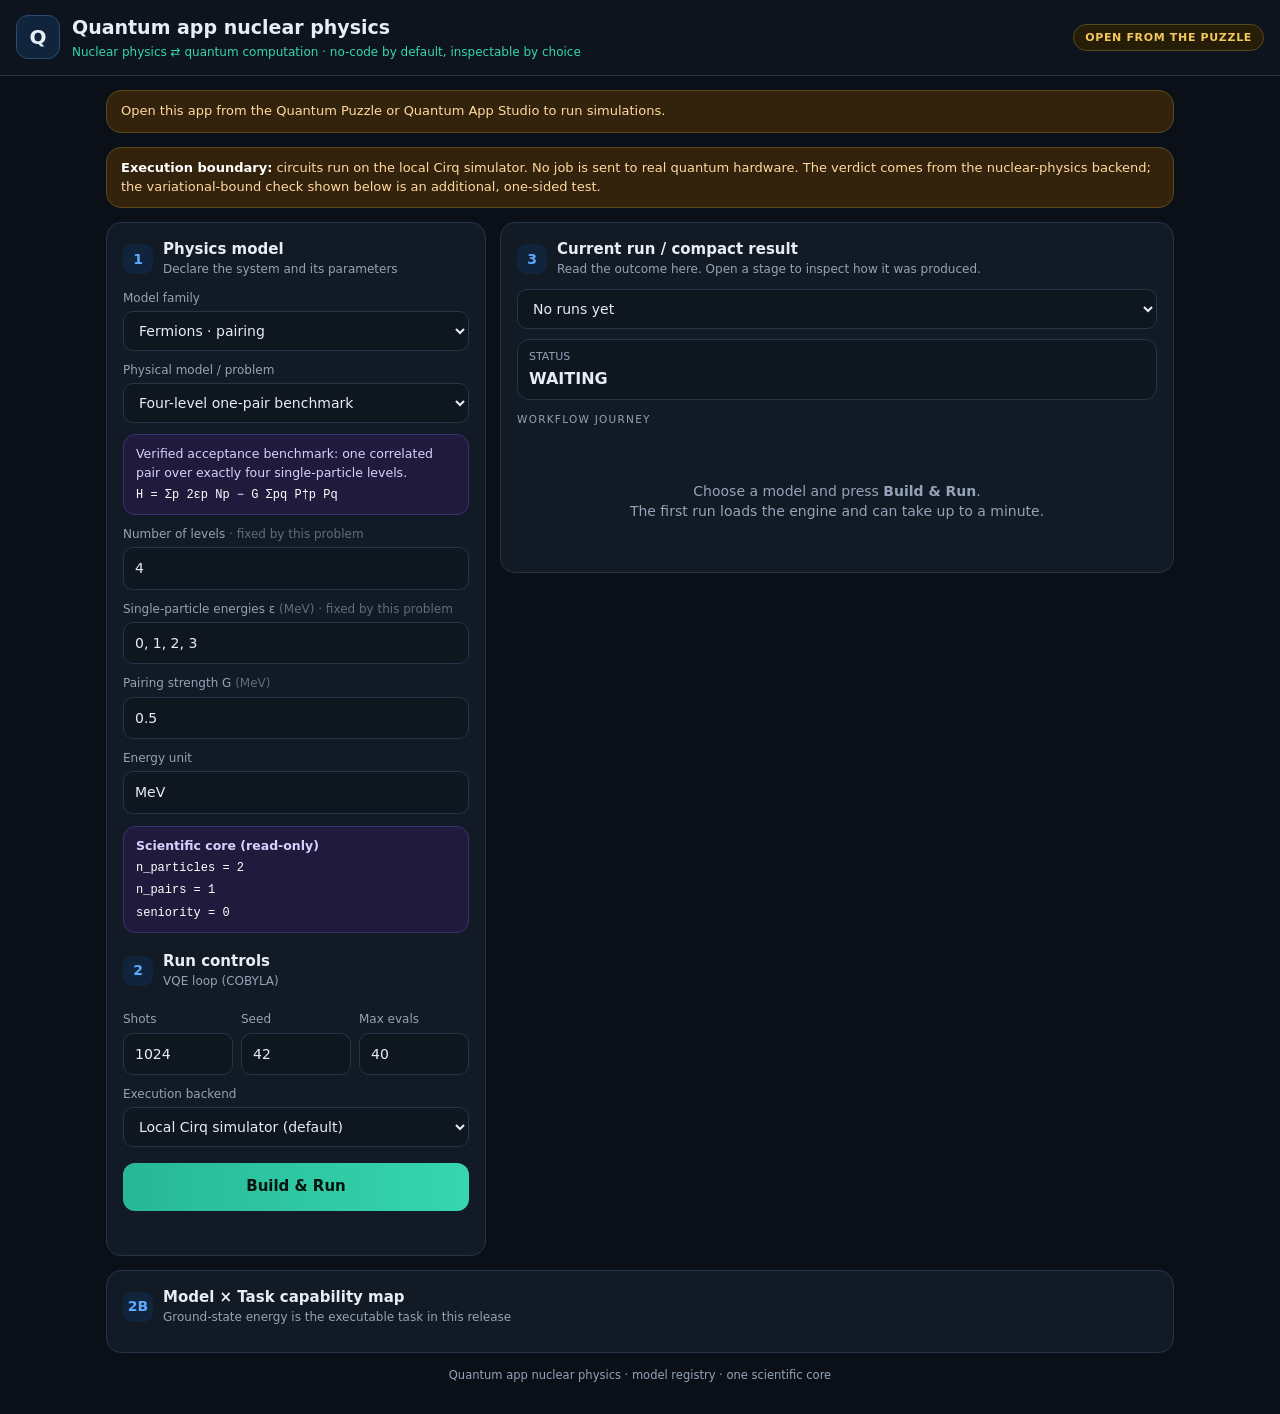
==== microfrontend/index.html @ 9c5be2bb "Add micro-frontend connector page (index.html) pinned to modules commit 56600e8 Co-Authored-By: Clau" ====
<!DOCTYPE html><html lang="en"><head><meta charset="UTF-8"><meta name="viewport" content="width=device-width,initial-scale=1"><title>Quantum app nuclear physics</title><style>:root{--bg:#0b1018;--panel:#121a25;--panel2:#0e1620;--line:#263448;--ink:#e7edf5;--muted:#94a3b8;--purple:#9b87f5;--purple-bg:#201b3d;--teal:#36d6ae;--teal-bg:#0f2d28;--amber:#f1a73b;--amber-bg:#34230c;--blue:#5ea8ff;--blue-bg:#10243c;--green:#4bd58b;--red:#ff7d78;--yellow:#f2c75c;--radius:15px;font-family:Inter,ui-sans-serif,system-ui,-apple-system,"Segoe UI",Roboto,sans-serif}*{box-sizing:border-box}body{margin:0;background:var(--bg);color:var(--ink);font-size:14px;line-height:1.45}.topbar{display:flex;flex-wrap:wrap;gap:10px;align-items:center;justify-content:space-between;padding:14px 16px;border-bottom:1px solid var(--line);background:#0d141e}.brand{display:flex;gap:12px;align-items:center}.mark{width:44px;height:44px;border-radius:12px;background:var(--blue-bg);border:1px solid #2b4a72;display:grid;place-items:center;font-weight:800;font-size:20px;color:var(--ink)}h1{margin:0;font-size:19px}.brand p{margin:2px 0 0;color:var(--teal);font-size:12px}.badge{font-size:11px;font-weight:700;letter-spacing:.06em;text-transform:uppercase;padding:5px 11px;border-radius:99px;border:1px solid var(--line);background:var(--panel)}.badge.ok{color:var(--green);border-color:#1f5a3c;background:#0c2217}.badge.wait{color:var(--yellow);border-color:#5a4a1a;background:#251d08}.badge.err{color:var(--red);border-color:#6a2a2a;background:#2a1010}main{max-width:1100px;margin:0 auto;padding:14px 16px 30px}.notice{border:1px solid #5a4a1a;background:var(--amber-bg);color:#ffd9a0;border-radius:var(--radius);padding:11px 14px;margin-bottom:14px;font-size:13px}.notice b{color:#fff}.grid{display:grid;grid-template-columns:minmax(300px,380px) 1fr;gap:14px;align-items:start}@media(max-width:860px){.grid{grid-template-columns:1fr}}.card{background:var(--panel);border:1px solid var(--line);border-radius:var(--radius);padding:16px}.step{display:flex;gap:10px;align-items:center;margin-bottom:10px}.num{width:30px;height:30px;border-radius:9px;background:var(--blue-bg);color:var(--blue);display:grid;place-items:center;font-weight:800}.step h2{margin:0;font-size:15px}.step small{display:block;color:var(--muted);font-size:12px}label{display:block;font-size:12px;color:var(--muted);margin:11px 0 4px}input,select{width:100%;background:var(--panel2);color:var(--ink);border:1px solid var(--line);border-radius:10px;padding:10px 11px;font:inherit;font-size:14px}input:focus,select:focus{outline:2px solid var(--blue);outline-offset:0}.row3{display:grid;grid-template-columns:repeat(3,1fr);gap:8px}.info{margin-top:11px;padding:10px 12px;border-radius:12px;background:var(--purple-bg);border:1px solid #3a3270;font-size:12.5px;color:#d8d0ff}.info code{display:block;margin-top:5px;font-family:ui-monospace,Menlo,Consolas,monospace;color:#fff;font-size:12px}button.primary{margin-top:16px;width:100%;border:0;border-radius:12px;padding:13px;font:inherit;font-weight:800;font-size:15px;color:#04140f;background:linear-gradient(90deg,#27b896,var(--teal));cursor:pointer}button.primary:disabled{opacity:.55;cursor:wait}button.ghost{margin-top:10px;background:0 0;color:var(--blue);border:1px solid var(--line);border-radius:10px;padding:7px 12px;font:inherit;font-size:12px;cursor:pointer}.status{margin-top:10px;min-height:18px;font-size:12.5px;color:var(--muted)}.journey{display:flex;flex-wrap:wrap;gap:6px;margin:4px 0 14px}.st{font-size:11px;padding:5px 9px;border-radius:9px;border:1px solid var(--line);color:var(--muted);background:var(--panel2)}.st.on{color:var(--teal);border-color:#1d6a58;background:var(--teal-bg)}.st.run{color:var(--yellow);border-color:#5a4a1a;background:#251d08}.st.bad{color:var(--red);border-color:#6a2a2a;background:#2a1010}.empty{color:var(--muted);text-align:center;padding:34px 8px}.verdict{display:flex;flex-wrap:wrap;gap:10px;align-items:center;margin-bottom:12px}.pill{font-weight:800;letter-spacing:.08em;padding:5px 14px;border-radius:99px;font-size:12px}.pill.PASS{background:#0c2217;color:var(--green);border:1px solid #1f5a3c}.pill.REVIEW{background:var(--amber-bg);color:var(--amber);border:1px solid #6a4a14}.pill.other{background:var(--blue-bg);color:var(--blue);border:1px solid #2b4a72}.metrics{display:grid;grid-template-columns:repeat(auto-fit,minmax(140px,1fr));gap:8px;margin-bottom:12px}.m{background:var(--panel2);border:1px solid var(--line);border-radius:12px;padding:9px 11px}.m .k{font-size:11px;color:var(--muted)}.m .v{font-size:18px;font-weight:700;margin-top:2px;font-variant-numeric:tabular-nums}.m .u{font-size:11px;color:var(--muted)}.bound{border-radius:12px;padding:10px 12px;margin-bottom:12px;font-size:13px;border:1px solid}.bound.ok{background:#0c2217;border-color:#1f5a3c;color:#a9efc9}.bound.bad{background:#2a1010;border-color:#6a2a2a;color:#ffb3af}.bound small{display:block;margin-top:4px;color:var(--muted);font-size:12px}svg{width:100%;height:auto;display:block;background:var(--panel2);border:1px solid var(--line);border-radius:12px}.kv{display:grid;grid-template-columns:auto 1fr;gap:4px 14px;font-size:12.5px;margin-top:12px}.kv dt{color:var(--muted)}.kv dd{margin:0;word-break:break-word;font-variant-numeric:tabular-nums}details{margin-top:12px;font-size:12px}summary{cursor:pointer;color:var(--blue)}pre{background:var(--panel2);border:1px solid var(--line);border-radius:10px;padding:10px;overflow:auto;max-height:240px;font-size:11px}.err{border:1px solid #6a2a2a;background:#2a1010;color:#ffb3af;border-radius:12px;padding:10px 12px;font-size:12.5px;white-space:pre-wrap;word-break:break-word}.flow{display:flex;flex-wrap:wrap;gap:8px;align-items:stretch;margin:6px 0 14px}.grp{flex:1 1 100%;font-size:10.5px;letter-spacing:.12em;text-transform:uppercase;color:var(--muted);margin-top:4px}.sc{flex:1 1 150px;min-width:140px;background:var(--panel2);border:1px solid var(--line);border-radius:12px;padding:9px 10px;cursor:pointer;transition:.2s}.sc h4{margin:0;font-size:12px;display:flex;gap:6px;align-items:center}.sc p{margin:5px 0 0;font-size:11px;color:var(--muted);display:none;word-break:break-word}.sc.open p{display:block}.dot{width:9px;height:9px;border-radius:50%;background:#3a4658;flex:none}.sc.run{border-color:#5a4a1a}.sc.run .dot{background:var(--yellow);animation:pu 1s infinite}.sc.ok{border-color:#1d6a58}.sc.ok .dot{background:var(--teal)}.sc.bad{border-color:#6a2a2a}.sc.bad .dot{background:var(--red)}.sc.quantum{background:#0f1830}.sc.classical{background:#161226}.sc.ref{background:#0f2420}@keyframes pu{50%{opacity:.35}}.tiles{display:grid;grid-template-columns:repeat(auto-fit,minmax(120px,1fr));gap:8px;margin-bottom:12px}table.cap{width:100%;border-collapse:collapse;font-size:11.5px}table.cap td,table.cap th{border:1px solid var(--line);padding:6px 7px;text-align:left}table.cap th{color:var(--muted);font-weight:600}.ready{color:var(--teal)}.plan{color:var(--muted)}.hist{display:flex;gap:8px;align-items:center;margin-bottom:10px}.hist select{flex:1}@media(max-width:520px){.sc{flex:1 1 100%}}footer{margin-top:14px;color:var(--muted);font-size:11.5px;text-align:center}</style></head><body><header class="topbar"><div class="brand"><div class="mark">Q</div><div><h1>Quantum app nuclear physics</h1><p>Nuclear physics ⇄ quantum computation · no-code by default, inspectable by choice</p></div></div><span class="badge wait" id="engine">Engine starting…</span></header><main><div class="notice" id="nobridge" style="display:none">Open this app from the Quantum Puzzle or Quantum App Studio to run simulations.</div><div class="notice"><b>Execution boundary:</b> circuits run on the local Cirq simulator. No job is sent to real quantum hardware. The verdict comes from the nuclear-physics backend; the variational-bound check shown below is an additional, one-sided test.</div><div class="grid"><section class="card"><div class="step"><div class="num">1</div><div><h2>Physics model</h2><small>Declare the system and its parameters</small></div></div><label for="fam">Model family</label><select id="fam"></select><label for="model">Physical model / problem</label><select id="model"></select><div class="info" id="info"></div><div id="params"></div><div class="step" style="margin-top:18px"><div class="num">2</div><div><h2>Run controls</h2><small>VQE loop (COBYLA)</small></div></div><div class="row3"><div><label for="shots">Shots</label><input id="shots" type="number" inputmode="numeric" min="64" max="8192" step="64" value="1024"></div><div><label for="seed">Seed</label><input id="seed" type="number" inputmode="numeric" min="0" step="1" value="42"></div><div><label for="maxeval">Max evals</label><input id="maxeval" type="number" inputmode="numeric" min="4" max="200" step="1" value="60"></div></div><label for="be">Execution backend</label> <select id="be"><option value="cirq">Local Cirq simulator (default)</option><option value="aer">Local Qiskit Aer simulator</option><option value="ibm">Real hardware · IBM Quantum (Qiskit)</option><option value="google">Real hardware · Google Quantum AI (Cirq)</option><option value="aws">Real hardware · Amazon Braket</option></select><div class="info" id="beinfo" style="display:none">Real hardware needs your own provider account. The app validates the physics on a local simulator, then prepares the final circuit as ready-to-run code for that provider (see "Final code").</div><button class="primary" id="run">Build &amp; Run</button><div class="status" id="status"></div></section><section class="card"><div class="step"><div class="num">3</div><div><h2>Current run / compact result</h2><small>Read the outcome here. Open a stage to inspect how it was produced.</small></div></div><div class="hist"><select id="hist"><option value="">No runs yet</option></select></div><div id="tiles"></div><div class="grp" style="margin-top:0">Workflow journey</div><div class="flow" id="flow"></div><div id="out"><div class="empty">Choose a model and press <b>Build &amp; Run</b>.<br>The first run loads the engine and can take up to a minute.</div></div></section></div><section class="card" style="margin-top:14px"><div class="step"><div class="num">2B</div><div><h2>Model × Task capability map</h2><small>Ground-state energy is the executable task in this release</small></div></div><div style="overflow:auto"><table class="cap" id="cap"></table></div></section><footer>Quantum app nuclear physics · model registry · one scientific core</footer></main><script>"use strict";const MODELDB={"custom.occupation_coupling.one_excitation":{l:"Custom guided occupation-coupling model",ds:"No-code bounded model H=E0+sum epsilon_i n_i - 1/2 sum G_ij(XX+YY), resolved in the fixed one-excitation sector.",p:[{k:"model_name",l:"Model name",t:"text",r:"editable",d:"custom occupation-coupling model",v:!0},{k:"n_modes",l:"Number of modes",t:"integer",r:"editable",d:4,mn:2,mx:6,st:1,v:!0},{k:"onsite_energies",l:"Onsite energies",t:"vector",r:"editable",d:[0,1,2,3],f:"n_modes",u:"energy_unit",v:!0},{k:"coupling_matrix",l:"Pairwise couplings",t:"matrix_or_scalar",r:"editable",d:.2,u:"energy_unit",v:!0},{k:"energy_offset",l:"Energy offset",t:"number",r:"editable",d:0,u:"energy_unit",v:!0},{k:"n_excitations",l:"Target excitations",t:"integer",r:"fixed",d:1,v:!0},{k:"energy_unit",l:"Energy unit",t:"text",r:"editable",d:"MeV",v:!0}]},"custom.qubit_hamiltonian":{l:"Custom qubit Hamiltonian — matrix or Pauli",ds:"Bounded technical route for a user-declared Hermitian qubit Hamiltonian.",p:[{k:"input_route",l:"Input route",t:"text",r:"editable",d:"matrix",v:!0},{k:"matrix",l:"Hermitian matrix",t:"any",r:"editable",d:"[[0,1],[1,0]]",v:!0},{k:"pauli_terms",l:"Pauli terms",t:"any",r:"editable",d:"X0: 1.0",v:!0},{k:"n_qubits",l:"Number of qubits",t:"integer",r:"editable",d:1,mn:1,mx:6,st:1,v:!0},{k:"ansatz_layers",l:"Ansatz layers",t:"integer",r:"editable",d:1,mn:1,mx:3,st:1,v:!0},{k:"energy_unit",l:"Energy unit",t:"text",r:"editable",d:"unspecified",v:!0}]},"fermion.general_spin_orbital":{l:"General spin-orbital fermionic representation",ds:"A bounded finite spin-orbital input contract for sparse one- and two-body second-quantized Hamiltonians. Nuclear model plugins or external adapters must supply the physical meaning of modes and coefficients. The current release ac",p:[{k:"n_modes",l:"Number of spin-orbital modes",t:"integer",r:"editable",d:4,mn:2,mx:8,st:1,v:!0},{k:"particle_species",l:"Particle species",t:"text",r:"editable",d:"neutron",v:!0},{k:"mode_labels",l:"Mode labels",t:"any",r:"editable",d:["neutron|a|m=+1/2","neutron|a|m=-1/2","neutron|b|m=+1/2","neutron|b|m=-1/2"],v:!0},{k:"one_body_terms",l:"One-body terms h[p,q]",t:"any",r:"editable",d:[[0,0,0],[1,1,.2],[2,2,1],[3,3,1.2],[0,2,.15],[2,0,.15],[1,3,-.1],[3,1,-.1]],v:!0},{k:"two_body_terms",l:"Two-body terms W[p,q,r,s]",t:"any",r:"editable",d:[[0,1,0,1,.08],[0,2,0,2,.08],[0,3,0,3,.08],[1,2,1,2,.08],[1,3,1,3,.08],[2,3,2,3,.08]],v:!0},{k:"target_particle_number",l:"Target total particle number",t:"integer",r:"editable",d:2,mn:0,mx:8,st:1,v:!0},{k:"initial_occupied_modes",l:"Initial occupied modes",t:"any",r:"editable",d:[],v:!0},{k:"ansatz_layers",l:"JW number-preserving ansatz layers",t:"integer",r:"editable",d:1,mn:1,mx:2,st:1,v:!0},{k:"declared_symmetries",l:"Declared symmetries",t:"any",r:"editable",d:["particle_number"],v:!0},{k:"coefficient_convention",l:"Two-body coefficient convention",t:"text",r:"editable",d:"explicit_operator_coefficient",v:!0},{k:"operator_ordering_convention",l:"Operator ordering convention",t:"text",r:"fixed",d:"a_p^ a_q^ a_s a_r",v:!0},{k:"constant",l:"Constant energy offset",t:"number",r:"editable",d:0,u:"energy_unit",v:!0},{k:"energy_unit",l:"Energy unit",t:"text",r:"editable",d:"MeV",v:!0}]},"nuclear.oscillator.hard_core.one_quantum":{l:"Quantum oscillator — two-level hard-core modes",ds:"One qubit per oscillator mode with occupation n_k in {0,1}, bounded to the one-quantum sector in the current shared variational-energy runtime.",p:[{k:"n_modes",l:"Number of modes",t:"integer",r:"editable",d:4,mn:2,mx:6,st:1,v:!0},{k:"omega",l:"Mode frequencies ω",t:"vector_or_scalar",r:"editable",d:1,u:"energy_unit",v:!0},{k:"coupling",l:"Mode coupling G",t:"matrix_or_scalar",r:"editable",d:.2,u:"energy_unit",v:!0},{k:"kappa",l:"Mode shifts κ",t:"vector_or_scalar",r:"editable",d:0,u:"energy_unit",v:!0},{k:"n_quanta",l:"Target quanta",t:"integer",r:"fixed",d:1,v:!0},{k:"energy_unit",l:"Energy unit",t:"text",r:"editable",d:"MeV",v:!0}]},"nuclear.qho.free":{l:"Free QHO",ds:"Uncoupled hard-core oscillator modes with on-site energy ω(n+1/2) only, including the zero-point contribution, in the one-quantum sector.",p:[{k:"n_modes",l:"Number of modes",t:"integer",r:"editable",d:4,mn:2,mx:6,st:1,v:!0},{k:"omega",l:"Mode frequencies ω",t:"vector_or_scalar",r:"editable",d:1,u:"energy_unit",v:!0},{k:"energy_unit",l:"Energy unit",t:"text",r:"editable",d:"MeV",v:!1}]},"nuclear.qho.full":{l:"Full QHO",ds:"Hard-core oscillator modes with on-site energy ω(n+1/2), pairing/hopping −(G/2)(XX+YY), and diagonal shell shift −κ·Z, in the one-quantum sector.",p:[{k:"n_modes",l:"Number of modes",t:"integer",r:"editable",d:4,mn:2,mx:6,st:1,v:!0},{k:"omega",l:"Mode frequencies ω",t:"vector_or_scalar",r:"editable",d:1,u:"energy_unit",v:!0},{k:"coupling",l:"Mode coupling G",t:"matrix_or_scalar",r:"editable",d:.2,mn:0,u:"energy_unit",v:!0},{k:"kappa",l:"Spin-orbit shift κ",t:"vector_or_scalar",r:"editable",d:.3,u:"energy_unit",v:!0},{k:"energy_unit",l:"Energy unit",t:"text",r:"editable",d:"MeV",v:!1}]},"nuclear.qho.pairing":{l:"Pairing QHO",ds:"Hard-core oscillator modes with on-site energy ω(n+1/2) and pairing/hopping −(G/2)(XX+YY), with κ fixed to zero, in the one-quantum sector.",p:[{k:"n_modes",l:"Number of modes",t:"integer",r:"editable",d:4,mn:2,mx:6,st:1,v:!0},{k:"omega",l:"Mode frequencies ω",t:"vector_or_scalar",r:"editable",d:1,u:"energy_unit",v:!0},{k:"coupling",l:"Mode coupling G",t:"matrix_or_scalar",r:"editable",d:.2,mn:0,u:"energy_unit",v:!0},{k:"energy_unit",l:"Energy unit",t:"text",r:"editable",d:"MeV",v:!1}]},"nuclear.qho.spinorbit":{l:"Spin-orbit-shift QHO",ds:"Hard-core oscillator modes with on-site energy ω(n+1/2) and a per-mode diagonal shift −κ·Z, with coupling fixed to zero, in the one-quantum sector.",p:[{k:"n_modes",l:"Number of modes",t:"integer",r:"editable",d:4,mn:2,mx:6,st:1,v:!0},{k:"omega",l:"Mode frequencies ω",t:"vector_or_scalar",r:"editable",d:1,u:"energy_unit",v:!0},{k:"kappa",l:"Spin-orbit shift κ",t:"vector_or_scalar",r:"editable",d:.3,u:"energy_unit",v:!0},{k:"energy_unit",l:"Energy unit",t:"text",r:"editable",d:"MeV",v:!1}]},"nuclear.reduced_pairing.multi_pair":{l:"Reduced pairing — multi-pair seniority-zero",ds:"Two or more correlated fermion pairs distributed across a bounded set of single-particle levels under the reduced attractive pairing Hamiltonian.",p:[{k:"n_levels",l:"Number of levels",t:"integer",r:"editable",d:4,mn:4,mx:6,st:1,v:!0},{k:"epsilon",l:"Single-particle energies ε",t:"vector",r:"editable",d:[0,1,2,3],f:"n_levels",u:"energy_unit",v:!0},{k:"g",l:"Pairing strength G",t:"number",r:"editable",d:.5,mn:0,st:.01,u:"energy_unit",v:!0},{k:"n_pairs",l:"Number of pairs",t:"integer",r:"editable",d:2,mn:2,mx:3,st:1,v:!0},{k:"seniority",l:"Seniority",t:"integer",r:"fixed",d:0,v:!0},{k:"energy_unit",l:"Energy unit",t:"text",r:"editable",d:"MeV",v:!0}]},"nuclear.reduced_pairing.one_pair":{l:"Reduced pairing — one-pair seniority-zero",ds:"One correlated fermion pair distributed across a bounded set of single-particle levels under the reduced attractive pairing Hamiltonian.",p:[{k:"n_levels",l:"Number of levels",t:"integer",r:"editable",d:4,mn:2,mx:6,st:1,v:!0},{k:"epsilon",l:"Single-particle energies ε",t:"vector",r:"editable",d:[0,1,2,3],f:"n_levels",u:"energy_unit",v:!0},{k:"g",l:"Pairing strength G",t:"number",r:"editable",d:.5,mn:0,st:.01,u:"energy_unit",v:!0},{k:"n_particles",l:"Number of particles",t:"integer",r:"fixed",d:2,v:!0},{k:"n_pairs",l:"Number of pairs",t:"integer",r:"fixed",d:1,v:!0},{k:"seniority",l:"Seniority",t:"integer",r:"fixed",d:0,v:!0},{k:"energy_unit",l:"Energy unit",t:"text",r:"editable",d:"MeV",v:!0}]}},FAMS=[["fermion","Fermions · pairing"],["osc","Oscillators"],["custom","Custom"]],F_PAIR="H = Σp 2εp Np − G Σpq P†p Pq",F_OSC="H = Σ ωk(nk+½) − ½ΣG(XX+YY) − Σ κk Zk",MODELS=[{id:"four_level",fam:"fermion",mid:"nuclear.reduced_pairing.one_pair",label:"Four-level one-pair benchmark",info:"Verified acceptance benchmark: one correlated pair over exactly four single-particle levels.",formula:F_PAIR,lock:{n_levels:4,epsilon:[0,1,2,3]},shots:1024,maxEval:40},{id:"one_pair",fam:"fermion",mid:"nuclear.reduced_pairing.one_pair",label:"General one-pair pairing model",info:"One pair, seniority 0, configurable number of levels and level energies.",formula:F_PAIR,shots:1024,maxEval:40},{id:"multi_pair",fam:"fermion",mid:"nuclear.reduced_pairing.multi_pair",label:"Multi-pair seniority-zero pairing model",info:"Two or three intact correlated pairs over 4–6 levels.",formula:F_PAIR,shots:1024,maxEval:40},{id:"gso",fam:"fermion",mid:"fermion.general_spin_orbital",label:"General spin-orbital (Jordan–Wigner)",info:"Sparse one-/two-body fermionic operator mapped with Jordan–Wigner. Slowest cell, so it defaults to 12 evaluations. If you change the number of modes, edit the mode labels and terms too.",formula:"H = Σ hpq a†p aq + ¼ Σ v̄pqrs a†p a†q as ar",shots:512,maxEval:12},{id:"qho_free",fam:"osc",mid:"nuclear.qho.free",label:"Free QHO",info:"Uncoupled hard-core oscillator modes, one-quantum sector, zero-point included.",formula:"H = Σ ωk(nk+½)",shots:1024,maxEval:40},{id:"qho_pairing",fam:"osc",mid:"nuclear.qho.pairing",label:"Pairing QHO",info:"Oscillator modes with pairing-type XX+YY coupling.",formula:"H = Σ ωk(nk+½) − ½ΣG(XX+YY)",shots:1024,maxEval:40},{id:"qho_so",fam:"osc",mid:"nuclear.qho.spinorbit",label:"Spin-orbit-shift QHO",info:"Oscillator modes with a diagonal spin-orbit shift κ.",formula:"H = Σ ωk(nk+½) − Σ κk Zk",shots:1024,maxEval:40},{id:"qho_full",fam:"osc",mid:"nuclear.qho.full",label:"Full QHO",info:"Oscillator family with coupling and diagonal shift.",formula:F_OSC,shots:1024,maxEval:40},{id:"hardcore",fam:"osc",mid:"nuclear.oscillator.hard_core.one_quantum",label:"Hard-core oscillator · one quantum",info:"One qubit per mode, nk ∈ {0,1}, a single excitation. No fermionic parity string.",formula:F_OSC,shots:1024,maxEval:40},{id:"cust_guided",fam:"custom",mid:"custom.occupation_coupling.one_excitation",label:"Guided occupation-coupling model (no-code)",info:"H = E0 + Σ εi ni − ½ Σ Gij (XX+YY), in the one-excitation sector.",formula:"H = E0 + Σ εi ni − ½ Σ Gij(XX+YY)",shots:1024,maxEval:40},{id:"cust_ham",fam:"custom",mid:"custom.qubit_hamiltonian",label:"Custom qubit Hamiltonian (matrix or Pauli)",info:'Bounded advanced route: a Hermitian matrix or Pauli terms such as "X0: 1.0, Z0 Z1: 0.5".',formula:"H = user-declared Hermitian operator",shots:1024,maxEval:40}];MODELS.forEach(e=>{e.schema=(MODELDB[e.mid]||{p:[]}).p.filter(e=>"editable"===e.r&&!1!==e.v),e.fixed=(MODELDB[e.mid]||{p:[]}).p.filter(e=>"fixed"===e.r&&!1!==e.v)});const $=e=>document.getElementById(e),fmt=(e,t=4)=>null==e||isNaN(e)?"—":Number(e).toFixed(t),esc=e=>String(e).replace(/[&<>"]/g,e=>({"&":"&amp;","<":"&lt;",">":"&gt;",'"':"&quot;"}[e])),sleep=e=>new Promise(t=>setTimeout(t,e));
let cur=MODELS[0],engineReady=!1;
const REPO="laffitacamargof-create/nuclear-physics",PIN="56600e8782d79a24e132743109c33db594dcb215",BASE="https://raw.githubusercontent.com/"+REPO+"/"+PIN+"/microfrontend/",HASH={"modules/codegen.js": "1b7a4ffef3193aaae03633687f3dd53e0d390e57c29c326e23feffe920aacb9f", "modules/chart.js": "ca850ef2c64fa6cb6974bd6867a708d5413eecd8768b07896aba6f0d4949544c", "modules/flow.js": "13e71e199114ca8e1e270b1c10db42588ea37f5c6b246fafe08ef05089008189", "modules/capmap.js": "8baf04028addc2324a96ee9427a26d454e7d119685ed78b37304654894eac222", "modules/result.js": "1500faf632003abbeb161dad8f8af0eeb29bc80974064351bb999c03bd4707be", "nuclear_logic.py": "d9d370cd314aa6a2f8934622172ee13852a50c64125e968e74708b95d8c29899"},DEPS={result:["flow","chart","codegen"]};
const Q={$,fmt,esc,sleep,MODELS,mods:{},cur,last:null,HIST:[],setTiles};
function badge(e,t){const n=$("engine");n.textContent=e,n.className="badge "+t}
async function sha256(b){if(!(window.crypto&&crypto.subtle))return null;const d=await crypto.subtle.digest("SHA-256",b);return[...new Uint8Array(d)].map(x=>x.toString(16).padStart(2,"0")).join("")}
async function getSrc(path){const h=HASH[path],k="qnp:"+h;try{const c=localStorage.getItem(k);if(c)return c}catch(e){}
 const r=await fetch(BASE+path);if(!r.ok)throw new Error("HTTP "+r.status+" loading "+path);const buf=await r.arrayBuffer(),got=await sha256(buf);
 if(got&&got!==h)throw new Error("Integrity check failed for "+path);const txt=new TextDecoder().decode(buf);try{localStorage.setItem(k,txt)}catch(e){}return txt}
const pend={};
function use(n){return pend[n]||(pend[n]=(async()=>{for(const d of DEPS[n]||[])await use(d);const src=await getSrc("modules/"+n+".js");Q.mods[n]=(0,eval)(src)(Q);return Q.mods[n]})().catch(e=>{delete pend[n];throw e}))}
const within=(p,ms)=>Promise.race([p,new Promise((_,j)=>setTimeout(()=>j(new Error("timeout loading modules")),ms))]);

function spark(h,r){if(!h||!h.length)return"";const w=560,ht=120,v=r==null?h:h.concat([r]),a=Math.min(...v),b=Math.max(...v)||a+1,y=x=>ht-8-(x-a)/((b-a)||1)*(ht-16),x=i=>8+i*(w-16)/Math.max(1,h.length-1);return'<svg viewBox="0 0 '+w+" "+ht+'" style="width:100%;max-height:140px"><polyline fill="none" stroke="#5ea8ff" stroke-width="2" points="'+h.map((p,i)=>x(i)+","+y(p)).join(" ")+'"/>'+(r==null?"":'<line x1="8" x2="'+(w-8)+'" y1="'+y(r)+'" y2="'+y(r)+'" stroke="#4bd58b" stroke-dasharray="6 4"/>')+"</svg>"}
function mini(e,why){const u=esc(e.unit||""),t=e.backend_status||"—",b=e.variational_bound;
 setTiles([["MODEL",cur.mid,12],["RESULT",fmt(e.energy,3)+" "+u],["REFERENCE",fmt(e.reference,3)+" "+u],["ERROR",fmt(e.abs_error,3)+" "+u]]);
 $("out").innerHTML='<div class="verdict"><span class="pill '+("PASS"===t||"REVIEW"===t?t:"other")+'">'+esc(t)+'</span><span style="color:var(--muted);font-size:12px">|E − E_ref| ≤ max(3σ, 0.05)</span></div>'+
 '<div class="metrics"><div class="m"><div class="k">Energy E ± σ</div><div class="v">'+fmt(e.energy)+'</div><div class="u">± '+fmt(e.sigma)+" "+u+'</div></div><div class="m"><div class="k">ΔE = E − E_ref</div><div class="v">'+fmt(e.delta_e)+'</div><div class="u">'+u+"</div></div></div>"+
 (b?'<div class="bound '+(b.ok?"ok":"bad")+'">'+(b.ok?"✓ Variational bound respected (E ≥ E_ref − 3σ)":"⚠ Variational bound violated")+"</div>":"")+spark(e.history,e.reference)+
 '<div class="info">Detailed view unavailable ('+esc(why&&why.message||"modules not loaded")+'). <button class="ghost" id="retry" style="margin:0">Load full view</button></div>';
 $("retry").onclick=()=>showResult(e)}
async function showResult(e){Q.last=e;
 if(!e||!1===e.success){setTiles([["STATUS","FAILED"]]);const t=e&&e.error||"Unknown error";$("out").innerHTML='<div class="err">'+esc(t)+"</div>"+(/Faltan librerias|No module named/.test(t)?'<div class="info">The compiler server is missing libraries: scipy, openfermion, pyqasm, ply.</div>':"");return}
 try{await within(use("result"),20000);Q.mods.result.renderResult(e)}catch(x){mini(e,x)}}
function prefetch(){const go=()=>{use("flow").then(f=>f.drawFlow({},null)).catch(()=>{});use("capmap").then(m=>m.renderCap()).catch(()=>{});["result"].forEach(n=>use(n).catch(()=>{}))};window.requestIdleCallback?requestIdleCallback(go,{timeout:1500}):setTimeout(go,300)}
function setTiles(e){$("tiles").innerHTML='<div class="tiles">'+e.map(e=>'<div class="m"><div class="k">'+e[0]+'</div><div class="v" style="font-size:'+(e[2]||16)+'px">'+esc(e[1])+"</div></div>").join("")+"</div>"}function pushHist(e){Q.HIST.unshift({id:"run-"+Date.now().toString(36),label:Q.cur.label+" · "+(e.backend_status||"—")+" · E="+fmt(e.energy,3),r:e,model:Q.cur.id}),Q.HIST=Q.HIST.slice(0,12),$("hist").innerHTML=Q.HIST.map((e,t)=>'<option value="'+t+'">'+esc(e.id)+" · "+esc(e.label)+"</option>").join("")}const PW=e=>Array.isArray(e)?e.join(", "):"object"==typeof e&&null!==e?JSON.stringify(e):String(e);function defOf(e){return cur.lock&&void 0!==cur.lock[e.k]?cur.lock[e.k]:e.d}function renderModel(){cur=Q.cur=MODELS.find(e=>e.id===$("model").value)||MODELS[0],$("info").innerHTML=esc(cur.info)+"<code>"+esc(cur.formula)+"</code>";let e="";for(const t of cur.schema){const n=defOf(t),i=!(!cur.lock||void 0===cur.lock[t.k]),r="p_"+t.k,a=i?" disabled":"";e+='<label for="'+r+'">'+esc(t.l)+(t.u?' <span style="opacity:.6">(MeV)</span>':"")+(i?' <span style="opacity:.6">· fixed by this problem</span>':"")+"</label>","any"===t.t?e+='<textarea id="'+r+'" rows="3"'+a+' style="width:100%;background:var(--panel2);color:var(--ink);border:1px solid var(--line);border-radius:10px;padding:9px;font:12px ui-monospace,Menlo,Consolas,monospace">'+esc("string"==typeof n?n:JSON.stringify(n))+"</textarea>":"input_route"===t.k?e+='<select id="'+r+'"><option value="matrix"'+("matrix"===n?" selected":"")+'>Dense Hermitian matrix</option><option value="pauli"'+("pauli"===n?" selected":"")+">Pauli terms</option></select>":"integer"===t.t||"number"===t.t?e+='<input id="'+r+'" type="number" inputmode="decimal" value="'+esc(n)+'"'+(void 0!==t.mn?' min="'+t.mn+'"':"")+(void 0!==t.mx?' max="'+t.mx+'"':"")+' step="'+("integer"===t.t?1:t.st||"any")+'"'+a+">":e+='<input id="'+r+'" value="'+esc(PW(n))+'" inputmode="decimal"'+a+">"}cur.fixed.length&&(e+='<div class="info" style="margin-top:12px"><b>Scientific core (read-only)</b>'+cur.fixed.map(e=>"<code>"+esc(e.k)+" = "+esc(PW(e.d))+"</code>").join("")+"</div>"),$("params").innerHTML=e;for(const e of cur.schema)"vector"!==e.t||!e.f||!$("p_"+e.f)||cur.lock&&void 0!==cur.lock[e.k]||($("p_"+e.f).oninput=()=>{const t=Number($("p_"+e.f).value);if(!Number.isInteger(t)||t<1||t>12)return;let n=$("p_"+e.k).value.split(/[,\s;]+/).filter(Boolean).map(Number).filter(isFinite);for(;n.length<t;)n.push(n.length?n[n.length-1]+1:0);n=n.slice(0,t),$("p_"+e.k).value=n.join(", ")});$("shots").value=cur.shots,$("maxeval").value=cur.maxEval}function num(e,t){const n=Number(e);if(!isFinite(n)||""===e)throw new Error('"'+t+'" must be a number.');return n}function readParams(){const e={};for(const t of cur.schema){const n=$("p_"+t.k);if(!n)continue;const i=n.value.trim(),r=t.l;if(cur.lock&&void 0!==cur.lock[t.k])e[t.k]=cur.lock[t.k];else if("integer"===t.t||"number"===t.t){const n=num(i,r);if(void 0!==t.mn&&n<t.mn)throw new Error('"'+r+'" must be ≥ '+t.mn+".");if(void 0!==t.mx&&n>t.mx)throw new Error('"'+r+'" must be ≤ '+t.mx+".");if("integer"===t.t&&!Number.isInteger(n))throw new Error('"'+r+'" must be an integer.');e[t.k]=n}else if("vector"===t.t||"vector_or_scalar"===t.t){const n=i.split(/[,\s;]+/).filter(Boolean).map(Number);if(!n.length||n.some(e=>!isFinite(e)))throw new Error('"'+r+'" must be a number or a list of numbers.');const a=t.f?"p_"+t.f:$("p_n_modes")?"p_n_modes":null,o=a&&$(a)?Number($(a).value):null;if("vector"===t.t){if(n.length!==o)throw new Error('"'+r+'" needs exactly '+o+" values (you gave "+n.length+").");e[t.k]=n}else if(1===n.length)e[t.k]=n[0];else{if(o&&n.length!==o)throw new Error('"'+r+'" needs 1 value or exactly '+o+" values (you gave "+n.length+").");e[t.k]=n}}else if("matrix_or_scalar"===t.t)if(/^[-+0-9.eE]+$/.test(i))e[t.k]=num(i,r);else try{e[t.k]=JSON.parse(i)}catch(e){throw new Error('"'+r+'" must be a number or a JSON matrix like [[0,0.2],[0.2,0]].')}else if("any"===t.t)try{e[t.k]=JSON.parse(i)}catch(n){e[t.k]=i}else e[t.k]=i}return e}async function py(e,...t){if("function"!=typeof window.pyCall)throw $("nobridge").style.display="block",new Error("Open this app from the Quantum Puzzle or Quantum App Studio.");let n,i=e;for(let r=0;r<4;r++)try{return await window.pyCall(i,...t)}catch(t){n=t;const a=String(t.message);if(/is not defined/.test(a)&&i===e){i="(exec("+JSON.stringify(await getSrc("nuclear_logic.py"))+",globals()) or "+e+")";continue}if(!/timeout|timed out|fetch|network|HTTP 5/i.test(a))throw t;$("status").textContent="Engine is still loading… retrying ("+(r+1)+"/4)",await sleep(2e3)}throw n}async function warm(){try{const e=await py("nuclear_warmup");e&&e.success?(engineReady=!0,badge("Engine ready","ok")):badge("Engine: "+String(e&&e.error||"error").slice(0,60),"err")}catch(e){badge("Engine will load on first run","wait")}}async function run(){let e;try{e=readParams()}catch(e){return void($("status").textContent="⚠ "+e.message)}const t=Number($("shots").value),n=Number($("seed").value),i=Number($("maxeval").value);if(!(t>=64&&t<=8192))return void($("status").textContent="⚠ Shots must be between 64 and 8192.");if(!(i>=4&&i<=200))return void($("status").textContent="⚠ Max evals must be between 4 and 200.");$("run").disabled=!0,(Q.mods.flow?Q.mods.flow.startLive():0),setTiles([["STATUS","RUNNING"]]),$("out").innerHTML="",badge("Running…","wait"),$("status").textContent="Running on the backend… the first run can take up to a minute.";const r=performance.now();try{const a=$("be").value,o="aer"===a?"aer":"cirq",s="ibm"===a||"google"===a||"aws"===a?a:"google",l=await py("nuclear_run",cur.mid,e,t,n,i,o,s);l&&"object"==typeof l&&(l._sel=a),l&&!1!==l.success&&"object"==typeof l&&pushHist(l),showResult("object"==typeof l&&l?l:{success:!1,error:String(l)}),$("status").textContent="Done in "+((performance.now()-r)/1e3).toFixed(1)+" s.",badge(l&&!1!==l.success?"Engine ready":"Run failed",l&&!1!==l.success?"ok":"err")}catch(e){showResult({success:!1,error:e.message}),$("status").textContent="The call to the engine failed.",badge("Engine error","err")}finally{$("run").disabled=!1}}function fillModels(){$("model").innerHTML="",MODELS.filter(e=>e.fam===$("fam").value).forEach(e=>{const t=document.createElement("option");t.value=e.id,t.textContent=e.label,$("model").appendChild(t)})}FAMS.forEach(e=>{const t=document.createElement("option");t.value=e[0],t.textContent=e[1],$("fam").appendChild(t)}),$("fam").onchange=()=>{fillModels(),renderModel()},fillModels(),$("hist").onchange=()=>{const e=HIST[Number($("hist").value)];if(e){const t=MODELS.find(t=>t.id===e.model);t&&($("fam").value=t.fam,fillModels(),$("model").value=t.id,renderModel()),showResult(e.r)}},$("be").onchange=()=>{$("beinfo").style.display=["ibm","google","aws"].includes($("be").value)?"block":"none"},$("model").onchange=renderModel,$("run").onclick=run,renderModel(),setTiles([["STATUS","WAITING"]]),prefetch(),window.addEventListener("load",()=>{"function"!=typeof window.pyCall?($("nobridge").style.display="block",badge("Open from the Puzzle","wait")):warm()})</script></body></html>
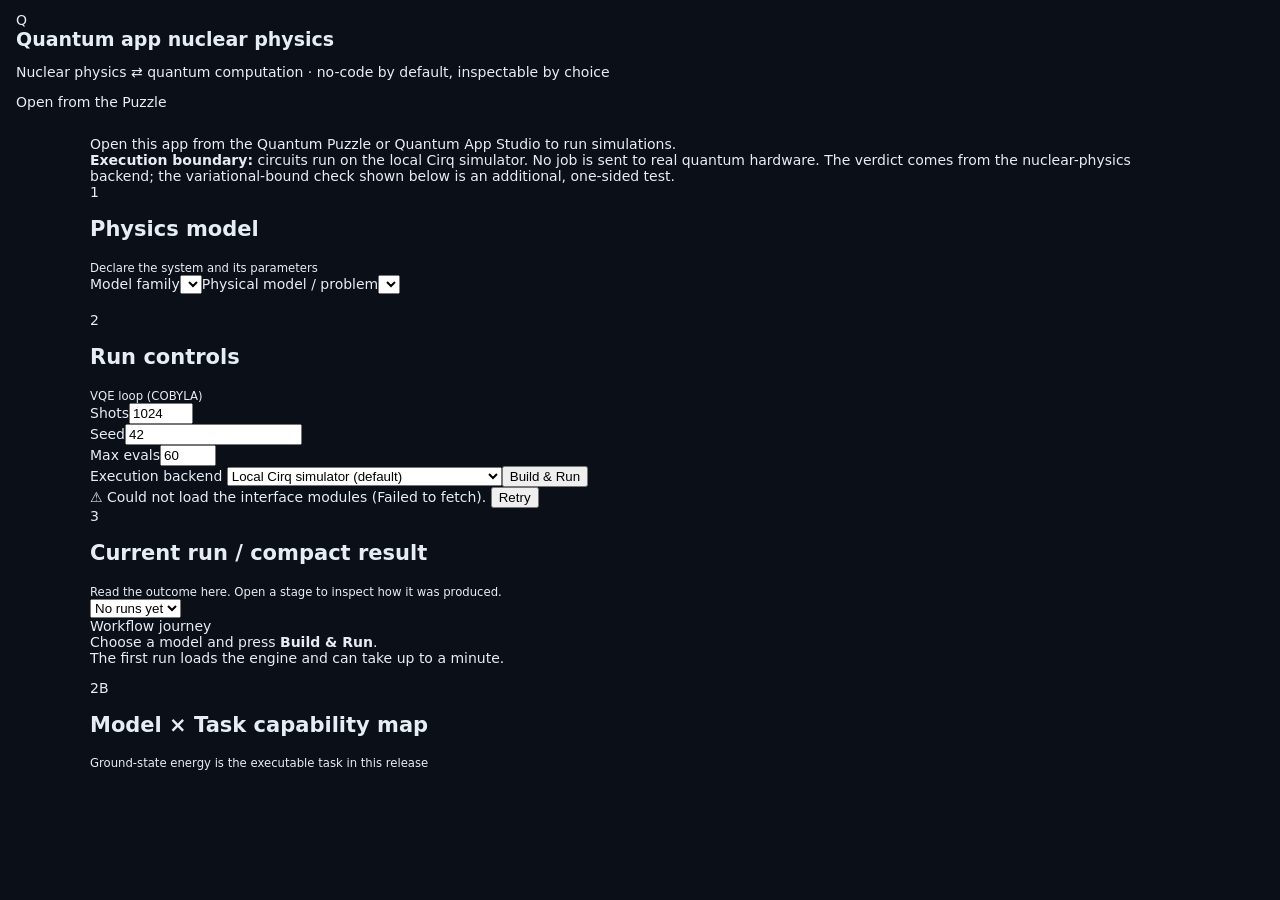
==== commit c23d60de: "Minimal connector (10.7 KB): selectors, styles and form now load as modules Co-Authored-By: Claude S" ====
--- a/microfrontend/index.html
+++ b/microfrontend/index.html
@@ -1,26 +1,36 @@
-<!DOCTYPE html><html lang="en"><head><meta charset="UTF-8"><meta name="viewport" content="width=device-width,initial-scale=1"><title>Quantum app nuclear physics</title><style>:root{--bg:#0b1018;--panel:#121a25;--panel2:#0e1620;--line:#263448;--ink:#e7edf5;--muted:#94a3b8;--purple:#9b87f5;--purple-bg:#201b3d;--teal:#36d6ae;--teal-bg:#0f2d28;--amber:#f1a73b;--amber-bg:#34230c;--blue:#5ea8ff;--blue-bg:#10243c;--green:#4bd58b;--red:#ff7d78;--yellow:#f2c75c;--radius:15px;font-family:Inter,ui-sans-serif,system-ui,-apple-system,"Segoe UI",Roboto,sans-serif}*{box-sizing:border-box}body{margin:0;background:var(--bg);color:var(--ink);font-size:14px;line-height:1.45}.topbar{display:flex;flex-wrap:wrap;gap:10px;align-items:center;justify-content:space-between;padding:14px 16px;border-bottom:1px solid var(--line);background:#0d141e}.brand{display:flex;gap:12px;align-items:center}.mark{width:44px;height:44px;border-radius:12px;background:var(--blue-bg);border:1px solid #2b4a72;display:grid;place-items:center;font-weight:800;font-size:20px;color:var(--ink)}h1{margin:0;font-size:19px}.brand p{margin:2px 0 0;color:var(--teal);font-size:12px}.badge{font-size:11px;font-weight:700;letter-spacing:.06em;text-transform:uppercase;padding:5px 11px;border-radius:99px;border:1px solid var(--line);background:var(--panel)}.badge.ok{color:var(--green);border-color:#1f5a3c;background:#0c2217}.badge.wait{color:var(--yellow);border-color:#5a4a1a;background:#251d08}.badge.err{color:var(--red);border-color:#6a2a2a;background:#2a1010}main{max-width:1100px;margin:0 auto;padding:14px 16px 30px}.notice{border:1px solid #5a4a1a;background:var(--amber-bg);color:#ffd9a0;border-radius:var(--radius);padding:11px 14px;margin-bottom:14px;font-size:13px}.notice b{color:#fff}.grid{display:grid;grid-template-columns:minmax(300px,380px) 1fr;gap:14px;align-items:start}@media(max-width:860px){.grid{grid-template-columns:1fr}}.card{background:var(--panel);border:1px solid var(--line);border-radius:var(--radius);padding:16px}.step{display:flex;gap:10px;align-items:center;margin-bottom:10px}.num{width:30px;height:30px;border-radius:9px;background:var(--blue-bg);color:var(--blue);display:grid;place-items:center;font-weight:800}.step h2{margin:0;font-size:15px}.step small{display:block;color:var(--muted);font-size:12px}label{display:block;font-size:12px;color:var(--muted);margin:11px 0 4px}input,select{width:100%;background:var(--panel2);color:var(--ink);border:1px solid var(--line);border-radius:10px;padding:10px 11px;font:inherit;font-size:14px}input:focus,select:focus{outline:2px solid var(--blue);outline-offset:0}.row3{display:grid;grid-template-columns:repeat(3,1fr);gap:8px}.info{margin-top:11px;padding:10px 12px;border-radius:12px;background:var(--purple-bg);border:1px solid #3a3270;font-size:12.5px;color:#d8d0ff}.info code{display:block;margin-top:5px;font-family:ui-monospace,Menlo,Consolas,monospace;color:#fff;font-size:12px}button.primary{margin-top:16px;width:100%;border:0;border-radius:12px;padding:13px;font:inherit;font-weight:800;font-size:15px;color:#04140f;background:linear-gradient(90deg,#27b896,var(--teal));cursor:pointer}button.primary:disabled{opacity:.55;cursor:wait}button.ghost{margin-top:10px;background:0 0;color:var(--blue);border:1px solid var(--line);border-radius:10px;padding:7px 12px;font:inherit;font-size:12px;cursor:pointer}.status{margin-top:10px;min-height:18px;font-size:12.5px;color:var(--muted)}.journey{display:flex;flex-wrap:wrap;gap:6px;margin:4px 0 14px}.st{font-size:11px;padding:5px 9px;border-radius:9px;border:1px solid var(--line);color:var(--muted);background:var(--panel2)}.st.on{color:var(--teal);border-color:#1d6a58;background:var(--teal-bg)}.st.run{color:var(--yellow);border-color:#5a4a1a;background:#251d08}.st.bad{color:var(--red);border-color:#6a2a2a;background:#2a1010}.empty{color:var(--muted);text-align:center;padding:34px 8px}.verdict{display:flex;flex-wrap:wrap;gap:10px;align-items:center;margin-bottom:12px}.pill{font-weight:800;letter-spacing:.08em;padding:5px 14px;border-radius:99px;font-size:12px}.pill.PASS{background:#0c2217;color:var(--green);border:1px solid #1f5a3c}.pill.REVIEW{background:var(--amber-bg);color:var(--amber);border:1px solid #6a4a14}.pill.other{background:var(--blue-bg);color:var(--blue);border:1px solid #2b4a72}.metrics{display:grid;grid-template-columns:repeat(auto-fit,minmax(140px,1fr));gap:8px;margin-bottom:12px}.m{background:var(--panel2);border:1px solid var(--line);border-radius:12px;padding:9px 11px}.m .k{font-size:11px;color:var(--muted)}.m .v{font-size:18px;font-weight:700;margin-top:2px;font-variant-numeric:tabular-nums}.m .u{font-size:11px;color:var(--muted)}.bound{border-radius:12px;padding:10px 12px;margin-bottom:12px;font-size:13px;border:1px solid}.bound.ok{background:#0c2217;border-color:#1f5a3c;color:#a9efc9}.bound.bad{background:#2a1010;border-color:#6a2a2a;color:#ffb3af}.bound small{display:block;margin-top:4px;color:var(--muted);font-size:12px}svg{width:100%;height:auto;display:block;background:var(--panel2);border:1px solid var(--line);border-radius:12px}.kv{display:grid;grid-template-columns:auto 1fr;gap:4px 14px;font-size:12.5px;margin-top:12px}.kv dt{color:var(--muted)}.kv dd{margin:0;word-break:break-word;font-variant-numeric:tabular-nums}details{margin-top:12px;font-size:12px}summary{cursor:pointer;color:var(--blue)}pre{background:var(--panel2);border:1px solid var(--line);border-radius:10px;padding:10px;overflow:auto;max-height:240px;font-size:11px}.err{border:1px solid #6a2a2a;background:#2a1010;color:#ffb3af;border-radius:12px;padding:10px 12px;font-size:12.5px;white-space:pre-wrap;word-break:break-word}.flow{display:flex;flex-wrap:wrap;gap:8px;align-items:stretch;margin:6px 0 14px}.grp{flex:1 1 100%;font-size:10.5px;letter-spacing:.12em;text-transform:uppercase;color:var(--muted);margin-top:4px}.sc{flex:1 1 150px;min-width:140px;background:var(--panel2);border:1px solid var(--line);border-radius:12px;padding:9px 10px;cursor:pointer;transition:.2s}.sc h4{margin:0;font-size:12px;display:flex;gap:6px;align-items:center}.sc p{margin:5px 0 0;font-size:11px;color:var(--muted);display:none;word-break:break-word}.sc.open p{display:block}.dot{width:9px;height:9px;border-radius:50%;background:#3a4658;flex:none}.sc.run{border-color:#5a4a1a}.sc.run .dot{background:var(--yellow);animation:pu 1s infinite}.sc.ok{border-color:#1d6a58}.sc.ok .dot{background:var(--teal)}.sc.bad{border-color:#6a2a2a}.sc.bad .dot{background:var(--red)}.sc.quantum{background:#0f1830}.sc.classical{background:#161226}.sc.ref{background:#0f2420}@keyframes pu{50%{opacity:.35}}.tiles{display:grid;grid-template-columns:repeat(auto-fit,minmax(120px,1fr));gap:8px;margin-bottom:12px}table.cap{width:100%;border-collapse:collapse;font-size:11.5px}table.cap td,table.cap th{border:1px solid var(--line);padding:6px 7px;text-align:left}table.cap th{color:var(--muted);font-weight:600}.ready{color:var(--teal)}.plan{color:var(--muted)}.hist{display:flex;gap:8px;align-items:center;margin-bottom:10px}.hist select{flex:1}@media(max-width:520px){.sc{flex:1 1 100%}}footer{margin-top:14px;color:var(--muted);font-size:11.5px;text-align:center}</style></head><body><header class="topbar"><div class="brand"><div class="mark">Q</div><div><h1>Quantum app nuclear physics</h1><p>Nuclear physics ⇄ quantum computation · no-code by default, inspectable by choice</p></div></div><span class="badge wait" id="engine">Engine starting…</span></header><main><div class="notice" id="nobridge" style="display:none">Open this app from the Quantum Puzzle or Quantum App Studio to run simulations.</div><div class="notice"><b>Execution boundary:</b> circuits run on the local Cirq simulator. No job is sent to real quantum hardware. The verdict comes from the nuclear-physics backend; the variational-bound check shown below is an additional, one-sided test.</div><div class="grid"><section class="card"><div class="step"><div class="num">1</div><div><h2>Physics model</h2><small>Declare the system and its parameters</small></div></div><label for="fam">Model family</label><select id="fam"></select><label for="model">Physical model / problem</label><select id="model"></select><div class="info" id="info"></div><div id="params"></div><div class="step" style="margin-top:18px"><div class="num">2</div><div><h2>Run controls</h2><small>VQE loop (COBYLA)</small></div></div><div class="row3"><div><label for="shots">Shots</label><input id="shots" type="number" inputmode="numeric" min="64" max="8192" step="64" value="1024"></div><div><label for="seed">Seed</label><input id="seed" type="number" inputmode="numeric" min="0" step="1" value="42"></div><div><label for="maxeval">Max evals</label><input id="maxeval" type="number" inputmode="numeric" min="4" max="200" step="1" value="60"></div></div><label for="be">Execution backend</label> <select id="be"><option value="cirq">Local Cirq simulator (default)</option><option value="aer">Local Qiskit Aer simulator</option><option value="ibm">Real hardware · IBM Quantum (Qiskit)</option><option value="google">Real hardware · Google Quantum AI (Cirq)</option><option value="aws">Real hardware · Amazon Braket</option></select><div class="info" id="beinfo" style="display:none">Real hardware needs your own provider account. The app validates the physics on a local simulator, then prepares the final circuit as ready-to-run code for that provider (see "Final code").</div><button class="primary" id="run">Build &amp; Run</button><div class="status" id="status"></div></section><section class="card"><div class="step"><div class="num">3</div><div><h2>Current run / compact result</h2><small>Read the outcome here. Open a stage to inspect how it was produced.</small></div></div><div class="hist"><select id="hist"><option value="">No runs yet</option></select></div><div id="tiles"></div><div class="grp" style="margin-top:0">Workflow journey</div><div class="flow" id="flow"></div><div id="out"><div class="empty">Choose a model and press <b>Build &amp; Run</b>.<br>The first run loads the engine and can take up to a minute.</div></div></section></div><section class="card" style="margin-top:14px"><div class="step"><div class="num">2B</div><div><h2>Model × Task capability map</h2><small>Ground-state energy is the executable task in this release</small></div></div><div style="overflow:auto"><table class="cap" id="cap"></table></div></section><footer>Quantum app nuclear physics · model registry · one scientific core</footer></main><script>"use strict";const MODELDB={"custom.occupation_coupling.one_excitation":{l:"Custom guided occupation-coupling model",ds:"No-code bounded model H=E0+sum epsilon_i n_i - 1/2 sum G_ij(XX+YY), resolved in the fixed one-excitation sector.",p:[{k:"model_name",l:"Model name",t:"text",r:"editable",d:"custom occupation-coupling model",v:!0},{k:"n_modes",l:"Number of modes",t:"integer",r:"editable",d:4,mn:2,mx:6,st:1,v:!0},{k:"onsite_energies",l:"Onsite energies",t:"vector",r:"editable",d:[0,1,2,3],f:"n_modes",u:"energy_unit",v:!0},{k:"coupling_matrix",l:"Pairwise couplings",t:"matrix_or_scalar",r:"editable",d:.2,u:"energy_unit",v:!0},{k:"energy_offset",l:"Energy offset",t:"number",r:"editable",d:0,u:"energy_unit",v:!0},{k:"n_excitations",l:"Target excitations",t:"integer",r:"fixed",d:1,v:!0},{k:"energy_unit",l:"Energy unit",t:"text",r:"editable",d:"MeV",v:!0}]},"custom.qubit_hamiltonian":{l:"Custom qubit Hamiltonian — matrix or Pauli",ds:"Bounded technical route for a user-declared Hermitian qubit Hamiltonian.",p:[{k:"input_route",l:"Input route",t:"text",r:"editable",d:"matrix",v:!0},{k:"matrix",l:"Hermitian matrix",t:"any",r:"editable",d:"[[0,1],[1,0]]",v:!0},{k:"pauli_terms",l:"Pauli terms",t:"any",r:"editable",d:"X0: 1.0",v:!0},{k:"n_qubits",l:"Number of qubits",t:"integer",r:"editable",d:1,mn:1,mx:6,st:1,v:!0},{k:"ansatz_layers",l:"Ansatz layers",t:"integer",r:"editable",d:1,mn:1,mx:3,st:1,v:!0},{k:"energy_unit",l:"Energy unit",t:"text",r:"editable",d:"unspecified",v:!0}]},"fermion.general_spin_orbital":{l:"General spin-orbital fermionic representation",ds:"A bounded finite spin-orbital input contract for sparse one- and two-body second-quantized Hamiltonians. Nuclear model plugins or external adapters must supply the physical meaning of modes and coefficients. The current release ac",p:[{k:"n_modes",l:"Number of spin-orbital modes",t:"integer",r:"editable",d:4,mn:2,mx:8,st:1,v:!0},{k:"particle_species",l:"Particle species",t:"text",r:"editable",d:"neutron",v:!0},{k:"mode_labels",l:"Mode labels",t:"any",r:"editable",d:["neutron|a|m=+1/2","neutron|a|m=-1/2","neutron|b|m=+1/2","neutron|b|m=-1/2"],v:!0},{k:"one_body_terms",l:"One-body terms h[p,q]",t:"any",r:"editable",d:[[0,0,0],[1,1,.2],[2,2,1],[3,3,1.2],[0,2,.15],[2,0,.15],[1,3,-.1],[3,1,-.1]],v:!0},{k:"two_body_terms",l:"Two-body terms W[p,q,r,s]",t:"any",r:"editable",d:[[0,1,0,1,.08],[0,2,0,2,.08],[0,3,0,3,.08],[1,2,1,2,.08],[1,3,1,3,.08],[2,3,2,3,.08]],v:!0},{k:"target_particle_number",l:"Target total particle number",t:"integer",r:"editable",d:2,mn:0,mx:8,st:1,v:!0},{k:"initial_occupied_modes",l:"Initial occupied modes",t:"any",r:"editable",d:[],v:!0},{k:"ansatz_layers",l:"JW number-preserving ansatz layers",t:"integer",r:"editable",d:1,mn:1,mx:2,st:1,v:!0},{k:"declared_symmetries",l:"Declared symmetries",t:"any",r:"editable",d:["particle_number"],v:!0},{k:"coefficient_convention",l:"Two-body coefficient convention",t:"text",r:"editable",d:"explicit_operator_coefficient",v:!0},{k:"operator_ordering_convention",l:"Operator ordering convention",t:"text",r:"fixed",d:"a_p^ a_q^ a_s a_r",v:!0},{k:"constant",l:"Constant energy offset",t:"number",r:"editable",d:0,u:"energy_unit",v:!0},{k:"energy_unit",l:"Energy unit",t:"text",r:"editable",d:"MeV",v:!0}]},"nuclear.oscillator.hard_core.one_quantum":{l:"Quantum oscillator — two-level hard-core modes",ds:"One qubit per oscillator mode with occupation n_k in {0,1}, bounded to the one-quantum sector in the current shared variational-energy runtime.",p:[{k:"n_modes",l:"Number of modes",t:"integer",r:"editable",d:4,mn:2,mx:6,st:1,v:!0},{k:"omega",l:"Mode frequencies ω",t:"vector_or_scalar",r:"editable",d:1,u:"energy_unit",v:!0},{k:"coupling",l:"Mode coupling G",t:"matrix_or_scalar",r:"editable",d:.2,u:"energy_unit",v:!0},{k:"kappa",l:"Mode shifts κ",t:"vector_or_scalar",r:"editable",d:0,u:"energy_unit",v:!0},{k:"n_quanta",l:"Target quanta",t:"integer",r:"fixed",d:1,v:!0},{k:"energy_unit",l:"Energy unit",t:"text",r:"editable",d:"MeV",v:!0}]},"nuclear.qho.free":{l:"Free QHO",ds:"Uncoupled hard-core oscillator modes with on-site energy ω(n+1/2) only, including the zero-point contribution, in the one-quantum sector.",p:[{k:"n_modes",l:"Number of modes",t:"integer",r:"editable",d:4,mn:2,mx:6,st:1,v:!0},{k:"omega",l:"Mode frequencies ω",t:"vector_or_scalar",r:"editable",d:1,u:"energy_unit",v:!0},{k:"energy_unit",l:"Energy unit",t:"text",r:"editable",d:"MeV",v:!1}]},"nuclear.qho.full":{l:"Full QHO",ds:"Hard-core oscillator modes with on-site energy ω(n+1/2), pairing/hopping −(G/2)(XX+YY), and diagonal shell shift −κ·Z, in the one-quantum sector.",p:[{k:"n_modes",l:"Number of modes",t:"integer",r:"editable",d:4,mn:2,mx:6,st:1,v:!0},{k:"omega",l:"Mode frequencies ω",t:"vector_or_scalar",r:"editable",d:1,u:"energy_unit",v:!0},{k:"coupling",l:"Mode coupling G",t:"matrix_or_scalar",r:"editable",d:.2,mn:0,u:"energy_unit",v:!0},{k:"kappa",l:"Spin-orbit shift κ",t:"vector_or_scalar",r:"editable",d:.3,u:"energy_unit",v:!0},{k:"energy_unit",l:"Energy unit",t:"text",r:"editable",d:"MeV",v:!1}]},"nuclear.qho.pairing":{l:"Pairing QHO",ds:"Hard-core oscillator modes with on-site energy ω(n+1/2) and pairing/hopping −(G/2)(XX+YY), with κ fixed to zero, in the one-quantum sector.",p:[{k:"n_modes",l:"Number of modes",t:"integer",r:"editable",d:4,mn:2,mx:6,st:1,v:!0},{k:"omega",l:"Mode frequencies ω",t:"vector_or_scalar",r:"editable",d:1,u:"energy_unit",v:!0},{k:"coupling",l:"Mode coupling G",t:"matrix_or_scalar",r:"editable",d:.2,mn:0,u:"energy_unit",v:!0},{k:"energy_unit",l:"Energy unit",t:"text",r:"editable",d:"MeV",v:!1}]},"nuclear.qho.spinorbit":{l:"Spin-orbit-shift QHO",ds:"Hard-core oscillator modes with on-site energy ω(n+1/2) and a per-mode diagonal shift −κ·Z, with coupling fixed to zero, in the one-quantum sector.",p:[{k:"n_modes",l:"Number of modes",t:"integer",r:"editable",d:4,mn:2,mx:6,st:1,v:!0},{k:"omega",l:"Mode frequencies ω",t:"vector_or_scalar",r:"editable",d:1,u:"energy_unit",v:!0},{k:"kappa",l:"Spin-orbit shift κ",t:"vector_or_scalar",r:"editable",d:.3,u:"energy_unit",v:!0},{k:"energy_unit",l:"Energy unit",t:"text",r:"editable",d:"MeV",v:!1}]},"nuclear.reduced_pairing.multi_pair":{l:"Reduced pairing — multi-pair seniority-zero",ds:"Two or more correlated fermion pairs distributed across a bounded set of single-particle levels under the reduced attractive pairing Hamiltonian.",p:[{k:"n_levels",l:"Number of levels",t:"integer",r:"editable",d:4,mn:4,mx:6,st:1,v:!0},{k:"epsilon",l:"Single-particle energies ε",t:"vector",r:"editable",d:[0,1,2,3],f:"n_levels",u:"energy_unit",v:!0},{k:"g",l:"Pairing strength G",t:"number",r:"editable",d:.5,mn:0,st:.01,u:"energy_unit",v:!0},{k:"n_pairs",l:"Number of pairs",t:"integer",r:"editable",d:2,mn:2,mx:3,st:1,v:!0},{k:"seniority",l:"Seniority",t:"integer",r:"fixed",d:0,v:!0},{k:"energy_unit",l:"Energy unit",t:"text",r:"editable",d:"MeV",v:!0}]},"nuclear.reduced_pairing.one_pair":{l:"Reduced pairing — one-pair seniority-zero",ds:"One correlated fermion pair distributed across a bounded set of single-particle levels under the reduced attractive pairing Hamiltonian.",p:[{k:"n_levels",l:"Number of levels",t:"integer",r:"editable",d:4,mn:2,mx:6,st:1,v:!0},{k:"epsilon",l:"Single-particle energies ε",t:"vector",r:"editable",d:[0,1,2,3],f:"n_levels",u:"energy_unit",v:!0},{k:"g",l:"Pairing strength G",t:"number",r:"editable",d:.5,mn:0,st:.01,u:"energy_unit",v:!0},{k:"n_particles",l:"Number of particles",t:"integer",r:"fixed",d:2,v:!0},{k:"n_pairs",l:"Number of pairs",t:"integer",r:"fixed",d:1,v:!0},{k:"seniority",l:"Seniority",t:"integer",r:"fixed",d:0,v:!0},{k:"energy_unit",l:"Energy unit",t:"text",r:"editable",d:"MeV",v:!0}]}},FAMS=[["fermion","Fermions · pairing"],["osc","Oscillators"],["custom","Custom"]],F_PAIR="H = Σp 2εp Np − G Σpq P†p Pq",F_OSC="H = Σ ωk(nk+½) − ½ΣG(XX+YY) − Σ κk Zk",MODELS=[{id:"four_level",fam:"fermion",mid:"nuclear.reduced_pairing.one_pair",label:"Four-level one-pair benchmark",info:"Verified acceptance benchmark: one correlated pair over exactly four single-particle levels.",formula:F_PAIR,lock:{n_levels:4,epsilon:[0,1,2,3]},shots:1024,maxEval:40},{id:"one_pair",fam:"fermion",mid:"nuclear.reduced_pairing.one_pair",label:"General one-pair pairing model",info:"One pair, seniority 0, configurable number of levels and level energies.",formula:F_PAIR,shots:1024,maxEval:40},{id:"multi_pair",fam:"fermion",mid:"nuclear.reduced_pairing.multi_pair",label:"Multi-pair seniority-zero pairing model",info:"Two or three intact correlated pairs over 4–6 levels.",formula:F_PAIR,shots:1024,maxEval:40},{id:"gso",fam:"fermion",mid:"fermion.general_spin_orbital",label:"General spin-orbital (Jordan–Wigner)",info:"Sparse one-/two-body fermionic operator mapped with Jordan–Wigner. Slowest cell, so it defaults to 12 evaluations. If you change the number of modes, edit the mode labels and terms too.",formula:"H = Σ hpq a†p aq + ¼ Σ v̄pqrs a†p a†q as ar",shots:512,maxEval:12},{id:"qho_free",fam:"osc",mid:"nuclear.qho.free",label:"Free QHO",info:"Uncoupled hard-core oscillator modes, one-quantum sector, zero-point included.",formula:"H = Σ ωk(nk+½)",shots:1024,maxEval:40},{id:"qho_pairing",fam:"osc",mid:"nuclear.qho.pairing",label:"Pairing QHO",info:"Oscillator modes with pairing-type XX+YY coupling.",formula:"H = Σ ωk(nk+½) − ½ΣG(XX+YY)",shots:1024,maxEval:40},{id:"qho_so",fam:"osc",mid:"nuclear.qho.spinorbit",label:"Spin-orbit-shift QHO",info:"Oscillator modes with a diagonal spin-orbit shift κ.",formula:"H = Σ ωk(nk+½) − Σ κk Zk",shots:1024,maxEval:40},{id:"qho_full",fam:"osc",mid:"nuclear.qho.full",label:"Full QHO",info:"Oscillator family with coupling and diagonal shift.",formula:F_OSC,shots:1024,maxEval:40},{id:"hardcore",fam:"osc",mid:"nuclear.oscillator.hard_core.one_quantum",label:"Hard-core oscillator · one quantum",info:"One qubit per mode, nk ∈ {0,1}, a single excitation. No fermionic parity string.",formula:F_OSC,shots:1024,maxEval:40},{id:"cust_guided",fam:"custom",mid:"custom.occupation_coupling.one_excitation",label:"Guided occupation-coupling model (no-code)",info:"H = E0 + Σ εi ni − ½ Σ Gij (XX+YY), in the one-excitation sector.",formula:"H = E0 + Σ εi ni − ½ Σ Gij(XX+YY)",shots:1024,maxEval:40},{id:"cust_ham",fam:"custom",mid:"custom.qubit_hamiltonian",label:"Custom qubit Hamiltonian (matrix or Pauli)",info:'Bounded advanced route: a Hermitian matrix or Pauli terms such as "X0: 1.0, Z0 Z1: 0.5".',formula:"H = user-declared Hermitian operator",shots:1024,maxEval:40}];MODELS.forEach(e=>{e.schema=(MODELDB[e.mid]||{p:[]}).p.filter(e=>"editable"===e.r&&!1!==e.v),e.fixed=(MODELDB[e.mid]||{p:[]}).p.filter(e=>"fixed"===e.r&&!1!==e.v)});const $=e=>document.getElementById(e),fmt=(e,t=4)=>null==e||isNaN(e)?"—":Number(e).toFixed(t),esc=e=>String(e).replace(/[&<>"]/g,e=>({"&":"&amp;","<":"&lt;",">":"&gt;",'"':"&quot;"}[e])),sleep=e=>new Promise(t=>setTimeout(t,e));
-let cur=MODELS[0],engineReady=!1;
-const REPO="laffitacamargof-create/nuclear-physics",PIN="56600e8782d79a24e132743109c33db594dcb215",BASE="https://raw.githubusercontent.com/"+REPO+"/"+PIN+"/microfrontend/",HASH={"modules/codegen.js": "1b7a4ffef3193aaae03633687f3dd53e0d390e57c29c326e23feffe920aacb9f", "modules/chart.js": "ca850ef2c64fa6cb6974bd6867a708d5413eecd8768b07896aba6f0d4949544c", "modules/flow.js": "13e71e199114ca8e1e270b1c10db42588ea37f5c6b246fafe08ef05089008189", "modules/capmap.js": "8baf04028addc2324a96ee9427a26d454e7d119685ed78b37304654894eac222", "modules/result.js": "1500faf632003abbeb161dad8f8af0eeb29bc80974064351bb999c03bd4707be", "nuclear_logic.py": "d9d370cd314aa6a2f8934622172ee13852a50c64125e968e74708b95d8c29899"},DEPS={result:["flow","chart","codegen"]};
-const Q={$,fmt,esc,sleep,MODELS,mods:{},cur,last:null,HIST:[],setTiles};
-function badge(e,t){const n=$("engine");n.textContent=e,n.className="badge "+t}
-async function sha256(b){if(!(window.crypto&&crypto.subtle))return null;const d=await crypto.subtle.digest("SHA-256",b);return[...new Uint8Array(d)].map(x=>x.toString(16).padStart(2,"0")).join("")}
-async function getSrc(path){const h=HASH[path],k="qnp:"+h;try{const c=localStorage.getItem(k);if(c)return c}catch(e){}
- const r=await fetch(BASE+path);if(!r.ok)throw new Error("HTTP "+r.status+" loading "+path);const buf=await r.arrayBuffer(),got=await sha256(buf);
- if(got&&got!==h)throw new Error("Integrity check failed for "+path);const txt=new TextDecoder().decode(buf);try{localStorage.setItem(k,txt)}catch(e){}return txt}
-const pend={};
-function use(n){return pend[n]||(pend[n]=(async()=>{for(const d of DEPS[n]||[])await use(d);const src=await getSrc("modules/"+n+".js");Q.mods[n]=(0,eval)(src)(Q);return Q.mods[n]})().catch(e=>{delete pend[n];throw e}))}
-const within=(p,ms)=>Promise.race([p,new Promise((_,j)=>setTimeout(()=>j(new Error("timeout loading modules")),ms))]);
-
-function spark(h,r){if(!h||!h.length)return"";const w=560,ht=120,v=r==null?h:h.concat([r]),a=Math.min(...v),b=Math.max(...v)||a+1,y=x=>ht-8-(x-a)/((b-a)||1)*(ht-16),x=i=>8+i*(w-16)/Math.max(1,h.length-1);return'<svg viewBox="0 0 '+w+" "+ht+'" style="width:100%;max-height:140px"><polyline fill="none" stroke="#5ea8ff" stroke-width="2" points="'+h.map((p,i)=>x(i)+","+y(p)).join(" ")+'"/>'+(r==null?"":'<line x1="8" x2="'+(w-8)+'" y1="'+y(r)+'" y2="'+y(r)+'" stroke="#4bd58b" stroke-dasharray="6 4"/>')+"</svg>"}
-function mini(e,why){const u=esc(e.unit||""),t=e.backend_status||"—",b=e.variational_bound;
- setTiles([["MODEL",cur.mid,12],["RESULT",fmt(e.energy,3)+" "+u],["REFERENCE",fmt(e.reference,3)+" "+u],["ERROR",fmt(e.abs_error,3)+" "+u]]);
- $("out").innerHTML='<div class="verdict"><span class="pill '+("PASS"===t||"REVIEW"===t?t:"other")+'">'+esc(t)+'</span><span style="color:var(--muted);font-size:12px">|E − E_ref| ≤ max(3σ, 0.05)</span></div>'+
- '<div class="metrics"><div class="m"><div class="k">Energy E ± σ</div><div class="v">'+fmt(e.energy)+'</div><div class="u">± '+fmt(e.sigma)+" "+u+'</div></div><div class="m"><div class="k">ΔE = E − E_ref</div><div class="v">'+fmt(e.delta_e)+'</div><div class="u">'+u+"</div></div></div>"+
- (b?'<div class="bound '+(b.ok?"ok":"bad")+'">'+(b.ok?"✓ Variational bound respected (E ≥ E_ref − 3σ)":"⚠ Variational bound violated")+"</div>":"")+spark(e.history,e.reference)+
- '<div class="info">Detailed view unavailable ('+esc(why&&why.message||"modules not loaded")+'). <button class="ghost" id="retry" style="margin:0">Load full view</button></div>';
- $("retry").onclick=()=>showResult(e)}
-async function showResult(e){Q.last=e;
- if(!e||!1===e.success){setTiles([["STATUS","FAILED"]]);const t=e&&e.error||"Unknown error";$("out").innerHTML='<div class="err">'+esc(t)+"</div>"+(/Faltan librerias|No module named/.test(t)?'<div class="info">The compiler server is missing libraries: scipy, openfermion, pyqasm, ply.</div>':"");return}
+<!DOCTYPE html><html lang="en"><head><meta charset="UTF-8"><meta name="viewport" content="width=device-width,initial-scale=1"><title>Quantum app nuclear physics</title><style>body{margin:0;background:#0b1018;color:#e7edf5;font:14px system-ui,sans-serif}main{max-width:1100px;margin:auto;padding:14px}.topbar{padding:12px 16px}h1{font-size:19px;margin:0}</style></head><body><header class="topbar"><div class="brand"><div class="mark">Q</div><div><h1>Quantum app nuclear physics</h1><p>Nuclear physics ⇄ quantum computation · no-code by default, inspectable by choice</p></div></div><span class="badge wait" id="engine">Engine starting…</span></header><main><div class="notice" id="nobridge" style="display:none">Open this app from the Quantum Puzzle or Quantum App Studio to run simulations.</div><div class="notice"><b>Execution boundary:</b> circuits run on the local Cirq simulator. No job is sent to real quantum hardware. The verdict comes from the nuclear-physics backend; the variational-bound check shown below is an additional, one-sided test.</div><div class="grid"><section class="card"><div class="step"><div class="num">1</div><div><h2>Physics model</h2><small>Declare the system and its parameters</small></div></div><label for="fam">Model family</label><select id="fam"></select><label for="model">Physical model / problem</label><select id="model"></select><div class="info" id="info"></div><div id="params"></div><div class="step" style="margin-top:18px"><div class="num">2</div><div><h2>Run controls</h2><small>VQE loop (COBYLA)</small></div></div><div class="row3"><div><label for="shots">Shots</label><input id="shots" type="number" inputmode="numeric" min="64" max="8192" step="64" value="1024"></div><div><label for="seed">Seed</label><input id="seed" type="number" inputmode="numeric" min="0" step="1" value="42"></div><div><label for="maxeval">Max evals</label><input id="maxeval" type="number" inputmode="numeric" min="4" max="200" step="1" value="60"></div></div><label for="be">Execution backend</label> <select id="be"><option value="cirq">Local Cirq simulator (default)</option><option value="aer">Local Qiskit Aer simulator</option><option value="ibm">Real hardware · IBM Quantum (Qiskit)</option><option value="google">Real hardware · Google Quantum AI (Cirq)</option><option value="aws">Real hardware · Amazon Braket</option></select><div class="info" id="beinfo" style="display:none">Real hardware needs your own provider account. The app validates the physics on a local simulator, then prepares the final circuit as ready-to-run code for that provider (see "Final code").</div><button class="primary" id="run">Build &amp; Run</button><div class="status" id="status"></div></section><section class="card"><div class="step"><div class="num">3</div><div><h2>Current run / compact result</h2><small>Read the outcome here. Open a stage to inspect how it was produced.</small></div></div><div class="hist"><select id="hist"><option value="">No runs yet</option></select></div><div id="tiles"></div><div class="grp" style="margin-top:0">Workflow journey</div><div class="flow" id="flow"></div><div id="out"><div class="empty">Choose a model and press <b>Build &amp; Run</b>.<br>The first run loads the engine and can take up to a minute.</div></div></section></div><section class="card" style="margin-top:14px"><div class="step"><div class="num">2B</div><div><h2>Model × Task capability map</h2><small>Ground-state energy is the executable task in this release</small></div></div><div style="overflow:auto"><table class="cap" id="cap"></table></div></section></main><script>"use strict";
+const $=e=>document.getElementById(e),fmt=(e,t=4)=>null==e||isNaN(e)?"—":Number(e).toFixed(t),esc=e=>String(e).replace(/[&<>"]/g,e=>({"&":"&amp;","<":"&lt;",">":"&gt;",'"':"&quot;"}[e])),sleep=e=>new Promise(t=>setTimeout(t,e));
+const BASE="https://raw.githubusercontent.com/laffitacamargof-create/nuclear-physics/341961592b4596031eb7377a171e4d345079c34d/microfrontend/",HASH={"modules/codegen.js":"1b7a4ffef3193aaae03633687f3dd53e0d390e57c29c326e23feffe920aacb9f","modules/chart.js":"ca850ef2c64fa6cb6974bd6867a708d5413eecd8768b07896aba6f0d4949544c","modules/flow.js":"13e71e199114ca8e1e270b1c10db42588ea37f5c6b246fafe08ef05089008189","modules/capmap.js":"0dadab9116f9bd1ebd2af71fc4d3b9ca54dcc47f431b83f7c2e282737d82556e","modules/form.js":"04f3c1ce47b1f5f901dd57a3dfbd60f8afa2cd47028e77ffea2fd9582f4a951d","modules/style.js":"26544da0f31e4733e599b03b6840c436387fa3cc07163ff459180cb4d88b1c14","modules/result.js":"1500faf632003abbeb161dad8f8af0eeb29bc80974064351bb999c03bd4707be","nuclear_logic.py":"d9d370cd314aa6a2f8934622172ee13852a50c64125e968e74708b95d8c29899"},DEPS={result:["flow","chart","codegen"],capmap:["form"],form:["style"]};
+const Q={$,fmt,esc,sleep,mods:{},cur:null,last:null,HIST:[],setTiles},pend={};
+function badge(e,t){const n=$("engine");n.textContent=e;n.className="badge "+t}
+function setTiles(e){$("tiles").innerHTML='<div class="tiles">'+e.map(e=>'<div class="m"><div class="k">'+e[0]+'</div><div class="v" style="font-size:'+(e[2]||16)+'px">'+esc(e[1])+"</div></div>").join("")+"</div>"}
+async function sha(b){if(!(window.crypto&&crypto.subtle))return null;return[...new Uint8Array(await crypto.subtle.digest("SHA-256",b))].map(x=>x.toString(16).padStart(2,"0")).join("")}
+async function getSrc(p){const h=HASH[p],k="qnp:"+h;try{const c=localStorage.getItem(k);if(c)return c}catch(e){}
+ const r=await fetch(BASE+p);if(!r.ok)throw new Error("HTTP "+r.status+" "+p);const b=await r.arrayBuffer(),g=await sha(b);if(g&&g!==h)throw new Error("Integrity check failed: "+p);const t=new TextDecoder().decode(b);try{localStorage.setItem(k,t)}catch(e){}return t}
+function use(n){return pend[n]||(pend[n]=(async()=>{for(const d of DEPS[n]||[])await use(d);Q.mods[n]=(0,eval)(await getSrc("modules/"+n+".js"))(Q);if(n=="form")Q.form=Q.mods.form;return Q.mods[n]})().catch(e=>{delete pend[n];throw e}))}
+const within=(p,ms)=>Promise.race([p,new Promise((_,j)=>setTimeout(()=>j(new Error("timeout")),ms))]);
+async function py(e,...t){if("function"!=typeof window.pyCall)throw $("nobridge").style.display="block",new Error("Open this app from the Quantum Puzzle or Quantum App Studio.");let n,i=e;for(let r=0;r<4;r++)try{return await window.pyCall(i,...t)}catch(t){n=t;const a=String(t.message);if(/is not defined/.test(a)&&i===e){i="(exec("+JSON.stringify(await getSrc("nuclear_logic.py"))+",globals()) or "+e+")";continue}if(!/timeout|timed out|fetch|network|HTTP 5/i.test(a))throw t;$("status").textContent="Engine is still loading… retrying ("+(r+1)+"/4)",await sleep(2e3)}throw n}
+async function warm(){try{const e=await py("nuclear_warmup");e&&e.success?badge("Engine ready","ok"):badge("Engine: "+String(e&&e.error||"error").slice(0,60),"err")}catch(e){badge("Engine will load on first run","wait")}}
+function pushHist(e){const H=Q.HIST;H.unshift({id:"run-"+Date.now().toString(36),label:Q.cur.label+" · "+(e.backend_status||"—")+" · E="+fmt(e.energy,3),r:e,model:Q.cur.id});H.length=Math.min(H.length,12);$("hist").innerHTML=H.map((e,t)=>'<option value="'+t+'">'+esc(e.id)+" · "+esc(e.label)+"</option>").join("")}
+function mini(e,why){const u=esc(e.unit||""),t=e.backend_status||"—",b=e.variational_bound,h=e.history||[];
+ setTiles([["MODEL",Q.cur.mid,12],["RESULT",fmt(e.energy,3)+" "+u],["REFERENCE",fmt(e.reference,3)+" "+u],["ERROR",fmt(e.abs_error,3)+" "+u]]);
+ const a=Math.min(...h),c=Math.max(...h),y=v=>100-(v-a)/((c-a)||1)*92;
+ $("out").innerHTML='<div class="verdict"><span class="pill '+("PASS"==t||"REVIEW"==t?t:"other")+'">'+esc(t)+"</span></div>"+(b?'<div class="bound '+(b.ok?"ok":"bad")+'">'+(b.ok?"✓ Variational bound respected":"⚠ Variational bound violated")+"</div>":"")+
+ (h.length>1?'<svg viewBox="0 0 560 108" style="width:100%"><polyline fill="none" stroke="#5ea8ff" stroke-width="2" points="'+h.map((v,i)=>(8+i*544/(h.length-1))+","+y(v)).join(" ")+'"/></svg>':"")+
+ '<div class="info">Detail view unavailable ('+esc(why&&why.message||"")+') <button class="ghost" id="rt">Retry</button></div>';$("rt").onclick=()=>show(e)}
+async function show(e){Q.last=e;
+ if(!e||!1===e.success){setTiles([["STATUS","FAILED"]]);$("out").innerHTML='<div class="err">'+esc(e&&e.error||"Unknown error")+"</div>"+(/Faltan librerias|No module named/.test(e&&e.error||"")?'<div class="info">The compiler server is missing libraries: scipy, openfermion, pyqasm, ply.</div>':"");return}
  try{await within(use("result"),20000);Q.mods.result.renderResult(e)}catch(x){mini(e,x)}}
-function prefetch(){const go=()=>{use("flow").then(f=>f.drawFlow({},null)).catch(()=>{});use("capmap").then(m=>m.renderCap()).catch(()=>{});["result"].forEach(n=>use(n).catch(()=>{}))};window.requestIdleCallback?requestIdleCallback(go,{timeout:1500}):setTimeout(go,300)}
-function setTiles(e){$("tiles").innerHTML='<div class="tiles">'+e.map(e=>'<div class="m"><div class="k">'+e[0]+'</div><div class="v" style="font-size:'+(e[2]||16)+'px">'+esc(e[1])+"</div></div>").join("")+"</div>"}function pushHist(e){Q.HIST.unshift({id:"run-"+Date.now().toString(36),label:Q.cur.label+" · "+(e.backend_status||"—")+" · E="+fmt(e.energy,3),r:e,model:Q.cur.id}),Q.HIST=Q.HIST.slice(0,12),$("hist").innerHTML=Q.HIST.map((e,t)=>'<option value="'+t+'">'+esc(e.id)+" · "+esc(e.label)+"</option>").join("")}const PW=e=>Array.isArray(e)?e.join(", "):"object"==typeof e&&null!==e?JSON.stringify(e):String(e);function defOf(e){return cur.lock&&void 0!==cur.lock[e.k]?cur.lock[e.k]:e.d}function renderModel(){cur=Q.cur=MODELS.find(e=>e.id===$("model").value)||MODELS[0],$("info").innerHTML=esc(cur.info)+"<code>"+esc(cur.formula)+"</code>";let e="";for(const t of cur.schema){const n=defOf(t),i=!(!cur.lock||void 0===cur.lock[t.k]),r="p_"+t.k,a=i?" disabled":"";e+='<label for="'+r+'">'+esc(t.l)+(t.u?' <span style="opacity:.6">(MeV)</span>':"")+(i?' <span style="opacity:.6">· fixed by this problem</span>':"")+"</label>","any"===t.t?e+='<textarea id="'+r+'" rows="3"'+a+' style="width:100%;background:var(--panel2);color:var(--ink);border:1px solid var(--line);border-radius:10px;padding:9px;font:12px ui-monospace,Menlo,Consolas,monospace">'+esc("string"==typeof n?n:JSON.stringify(n))+"</textarea>":"input_route"===t.k?e+='<select id="'+r+'"><option value="matrix"'+("matrix"===n?" selected":"")+'>Dense Hermitian matrix</option><option value="pauli"'+("pauli"===n?" selected":"")+">Pauli terms</option></select>":"integer"===t.t||"number"===t.t?e+='<input id="'+r+'" type="number" inputmode="decimal" value="'+esc(n)+'"'+(void 0!==t.mn?' min="'+t.mn+'"':"")+(void 0!==t.mx?' max="'+t.mx+'"':"")+' step="'+("integer"===t.t?1:t.st||"any")+'"'+a+">":e+='<input id="'+r+'" value="'+esc(PW(n))+'" inputmode="decimal"'+a+">"}cur.fixed.length&&(e+='<div class="info" style="margin-top:12px"><b>Scientific core (read-only)</b>'+cur.fixed.map(e=>"<code>"+esc(e.k)+" = "+esc(PW(e.d))+"</code>").join("")+"</div>"),$("params").innerHTML=e;for(const e of cur.schema)"vector"!==e.t||!e.f||!$("p_"+e.f)||cur.lock&&void 0!==cur.lock[e.k]||($("p_"+e.f).oninput=()=>{const t=Number($("p_"+e.f).value);if(!Number.isInteger(t)||t<1||t>12)return;let n=$("p_"+e.k).value.split(/[,\s;]+/).filter(Boolean).map(Number).filter(isFinite);for(;n.length<t;)n.push(n.length?n[n.length-1]+1:0);n=n.slice(0,t),$("p_"+e.k).value=n.join(", ")});$("shots").value=cur.shots,$("maxeval").value=cur.maxEval}function num(e,t){const n=Number(e);if(!isFinite(n)||""===e)throw new Error('"'+t+'" must be a number.');return n}function readParams(){const e={};for(const t of cur.schema){const n=$("p_"+t.k);if(!n)continue;const i=n.value.trim(),r=t.l;if(cur.lock&&void 0!==cur.lock[t.k])e[t.k]=cur.lock[t.k];else if("integer"===t.t||"number"===t.t){const n=num(i,r);if(void 0!==t.mn&&n<t.mn)throw new Error('"'+r+'" must be ≥ '+t.mn+".");if(void 0!==t.mx&&n>t.mx)throw new Error('"'+r+'" must be ≤ '+t.mx+".");if("integer"===t.t&&!Number.isInteger(n))throw new Error('"'+r+'" must be an integer.');e[t.k]=n}else if("vector"===t.t||"vector_or_scalar"===t.t){const n=i.split(/[,\s;]+/).filter(Boolean).map(Number);if(!n.length||n.some(e=>!isFinite(e)))throw new Error('"'+r+'" must be a number or a list of numbers.');const a=t.f?"p_"+t.f:$("p_n_modes")?"p_n_modes":null,o=a&&$(a)?Number($(a).value):null;if("vector"===t.t){if(n.length!==o)throw new Error('"'+r+'" needs exactly '+o+" values (you gave "+n.length+").");e[t.k]=n}else if(1===n.length)e[t.k]=n[0];else{if(o&&n.length!==o)throw new Error('"'+r+'" needs 1 value or exactly '+o+" values (you gave "+n.length+").");e[t.k]=n}}else if("matrix_or_scalar"===t.t)if(/^[-+0-9.eE]+$/.test(i))e[t.k]=num(i,r);else try{e[t.k]=JSON.parse(i)}catch(e){throw new Error('"'+r+'" must be a number or a JSON matrix like [[0,0.2],[0.2,0]].')}else if("any"===t.t)try{e[t.k]=JSON.parse(i)}catch(n){e[t.k]=i}else e[t.k]=i}return e}async function py(e,...t){if("function"!=typeof window.pyCall)throw $("nobridge").style.display="block",new Error("Open this app from the Quantum Puzzle or Quantum App Studio.");let n,i=e;for(let r=0;r<4;r++)try{return await window.pyCall(i,...t)}catch(t){n=t;const a=String(t.message);if(/is not defined/.test(a)&&i===e){i="(exec("+JSON.stringify(await getSrc("nuclear_logic.py"))+",globals()) or "+e+")";continue}if(!/timeout|timed out|fetch|network|HTTP 5/i.test(a))throw t;$("status").textContent="Engine is still loading… retrying ("+(r+1)+"/4)",await sleep(2e3)}throw n}async function warm(){try{const e=await py("nuclear_warmup");e&&e.success?(engineReady=!0,badge("Engine ready","ok")):badge("Engine: "+String(e&&e.error||"error").slice(0,60),"err")}catch(e){badge("Engine will load on first run","wait")}}async function run(){let e;try{e=readParams()}catch(e){return void($("status").textContent="⚠ "+e.message)}const t=Number($("shots").value),n=Number($("seed").value),i=Number($("maxeval").value);if(!(t>=64&&t<=8192))return void($("status").textContent="⚠ Shots must be between 64 and 8192.");if(!(i>=4&&i<=200))return void($("status").textContent="⚠ Max evals must be between 4 and 200.");$("run").disabled=!0,(Q.mods.flow?Q.mods.flow.startLive():0),setTiles([["STATUS","RUNNING"]]),$("out").innerHTML="",badge("Running…","wait"),$("status").textContent="Running on the backend… the first run can take up to a minute.";const r=performance.now();try{const a=$("be").value,o="aer"===a?"aer":"cirq",s="ibm"===a||"google"===a||"aws"===a?a:"google",l=await py("nuclear_run",cur.mid,e,t,n,i,o,s);l&&"object"==typeof l&&(l._sel=a),l&&!1!==l.success&&"object"==typeof l&&pushHist(l),showResult("object"==typeof l&&l?l:{success:!1,error:String(l)}),$("status").textContent="Done in "+((performance.now()-r)/1e3).toFixed(1)+" s.",badge(l&&!1!==l.success?"Engine ready":"Run failed",l&&!1!==l.success?"ok":"err")}catch(e){showResult({success:!1,error:e.message}),$("status").textContent="The call to the engine failed.",badge("Engine error","err")}finally{$("run").disabled=!1}}function fillModels(){$("model").innerHTML="",MODELS.filter(e=>e.fam===$("fam").value).forEach(e=>{const t=document.createElement("option");t.value=e.id,t.textContent=e.label,$("model").appendChild(t)})}FAMS.forEach(e=>{const t=document.createElement("option");t.value=e[0],t.textContent=e[1],$("fam").appendChild(t)}),$("fam").onchange=()=>{fillModels(),renderModel()},fillModels(),$("hist").onchange=()=>{const e=HIST[Number($("hist").value)];if(e){const t=MODELS.find(t=>t.id===e.model);t&&($("fam").value=t.fam,fillModels(),$("model").value=t.id,renderModel()),showResult(e.r)}},$("be").onchange=()=>{$("beinfo").style.display=["ibm","google","aws"].includes($("be").value)?"block":"none"},$("model").onchange=renderModel,$("run").onclick=run,renderModel(),setTiles([["STATUS","WAITING"]]),prefetch(),window.addEventListener("load",()=>{"function"!=typeof window.pyCall?($("nobridge").style.display="block",badge("Open from the Puzzle","wait")):warm()})</script></body></html>+async function run(){const F=Q.form;if(!F)return void($("status").textContent="⚠ Interface not loaded yet.");let p;try{p=F.readParams()}catch(e){return void($("status").textContent="⚠ "+e.message)}
+ const t=+$("shots").value,n=+$("seed").value,i=+$("maxeval").value;
+ if(!(t>=64&&t<=8192))return void($("status").textContent="⚠ Shots must be between 64 and 8192.");if(!(i>=4&&i<=200))return void($("status").textContent="⚠ Max evals must be between 4 and 200.");
+ $("run").disabled=!0;Q.mods.flow&&Q.mods.flow.startLive();setTiles([["STATUS","RUNNING"]]);$("out").innerHTML="";badge("Running…","wait");$("status").textContent="Running on the backend… the first run can take up to a minute.";const r=performance.now();
+ try{const a=$("be").value,l=await py("nuclear_run",Q.cur.mid,p,t,n,i,"aer"==a?"aer":"cirq",["ibm","google","aws"].includes(a)?a:"google");
+  l&&"object"==typeof l&&(l._sel=a);const ok=l&&"object"==typeof l&&!1!==l.success;ok&&pushHist(l);await show("object"==typeof l&&l?l:{success:!1,error:String(l)});
+  $("status").textContent="Done in "+((performance.now()-r)/1e3).toFixed(1)+" s.";badge(ok?"Engine ready":"Run failed",ok?"ok":"err")}
+ catch(e){await show({success:!1,error:e.message});$("status").textContent="The call to the engine failed.";badge("Engine error","err")}finally{$("run").disabled=!1}}
+async function boot(){try{await use("style");const F=await use("form");F.init();setTiles([["STATUS","WAITING"]]);use("flow").then(f=>f.drawFlow({},null)).catch(()=>{});use("capmap").then(m=>m.renderCap()).catch(()=>{});use("result").catch(()=>{})}
+ catch(e){$("status").textContent="⚠ Could not load the interface modules ("+e.message+").";$("status").innerHTML+=' <button id="rl">Retry</button>';$("rl").onclick=boot}}
+$("run").onclick=run;
+$("hist").onchange=()=>{const e=Q.HIST[+$("hist").value];if(e){const F=Q.form,t=F.MODELS.find(x=>x.id===e.model);t&&($("fam").value=t.fam,F.fillModels(),$("model").value=t.id,F.renderModel());show(e.r)}};
+boot();window.addEventListener("load",()=>{"function"!=typeof window.pyCall?($("nobridge").style.display="block",badge("Open from the Puzzle","wait")):warm()});</script></body></html>
